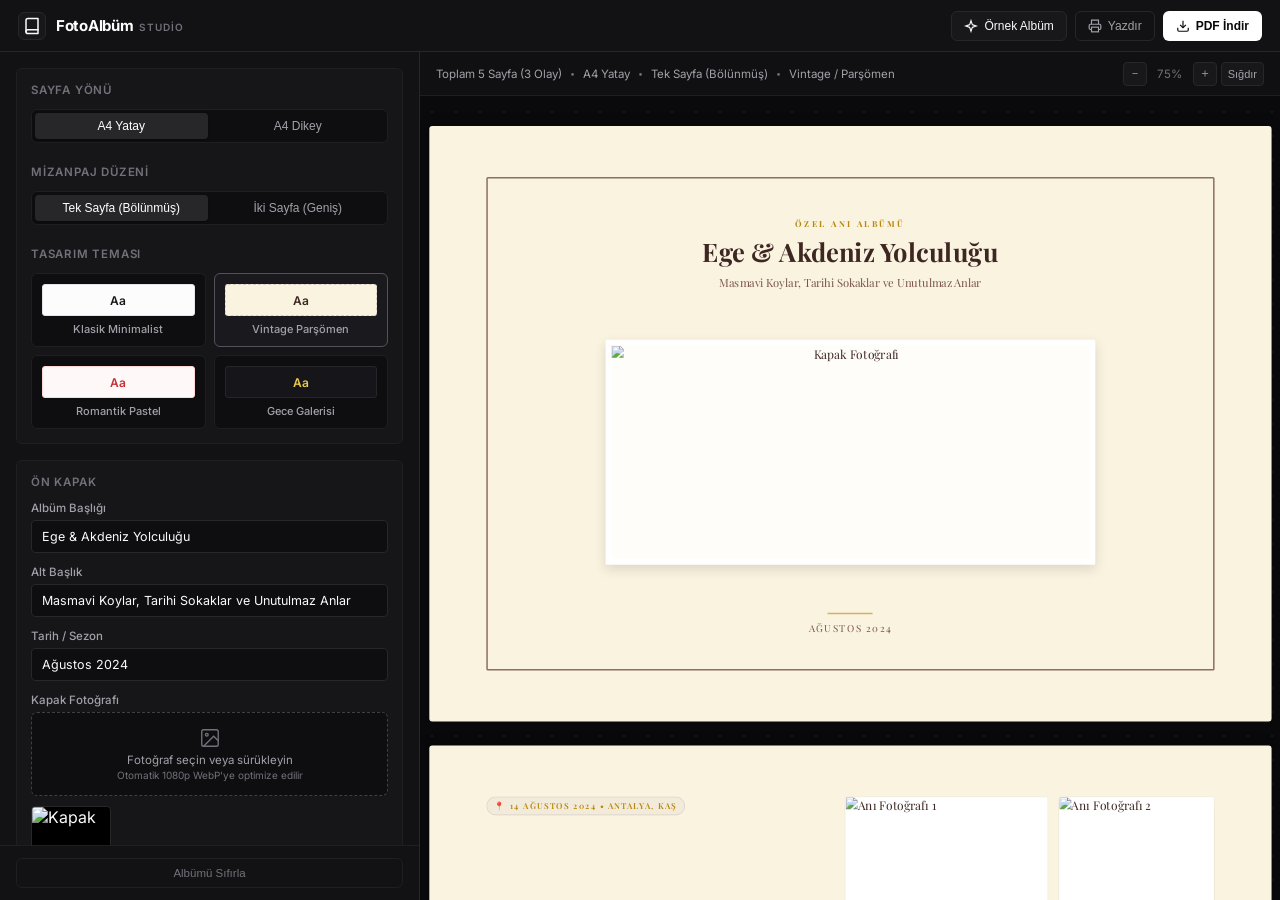
==== docs/index.html @ a08bb990 "refactor: Move site to docs/, add README, anonymize author, and elevate UI to studio-grade" ====
<!DOCTYPE html>
<html lang="tr">
<head>
  <meta charset="UTF-8">
  <meta name="viewport" content="width=device-width, initial-scale=1.0">
  <title>FotoAlbüm Studio - Özel Fotoğraf Albümü & PDF Oluşturucu</title>

  <!-- Google Fonts: Inter, Playfair Display, Cormorant Garamond, Montserrat -->
  <link rel="preconnect" href="https://fonts.googleapis.com">
  <link rel="preconnect" href="https://fonts.gstatic.com" crossorigin>
  <link href="https://fonts.googleapis.com/css2?family=Cormorant+Garamond:ital,wght@0,500;0,700;1,500;1,700&family=Inter:wght@400;500;600;700&family=Montserrat:wght@400;500;600&family=Playfair+Display:ital,wght@0,500;0,700;1,500&display=swap" rel="stylesheet">

  <!-- Stiller -->
  <link rel="stylesheet" href="css/themes.css">
  <link rel="stylesheet" href="css/album.css">
  <link rel="stylesheet" href="css/main.css">
  <link rel="stylesheet" href="css/print.css">

  <!-- PDF Oluşturucu Kütüphaneleri (html2canvas ve jsPDF) -->
  <script src="https://cdnjs.cloudflare.com/ajax/libs/html2canvas/1.4.1/html2canvas.min.js"></script>
  <script src="https://cdnjs.cloudflare.com/ajax/libs/jspdf/2.5.1/jspdf.umd.min.js"></script>
</head>
<body>

  <!-- Üst Başlık Çubuğu -->
  <header class="app-header">
    <div class="app-brand">
      <div class="brand-icon">
        <svg width="18" height="18" viewBox="0 0 24 24" fill="none" stroke="currentColor" stroke-width="2" stroke-linecap="round" stroke-linejoin="round">
          <path d="M4 19.5A2.5 2.5 0 0 1 6.5 17H20"></path>
          <path d="M6.5 2H20v20H6.5A2.5 2.5 0 0 1 4 19.5v-15A2.5 2.5 0 0 1 6.5 2z"></path>
        </svg>
      </div>
      <div class="brand-text">
        <span class="brand-name">FotoAlbüm</span>
        <span class="brand-badge">Studio</span>
      </div>
    </div>
    <div class="header-actions">
      <button id="btn-load-sample" class="btn btn-secondary" title="Sistemi hazır anılarla test edin">
        <svg width="14" height="14" viewBox="0 0 24 24" fill="none" stroke="currentColor" stroke-width="2"><path d="m12 3-1.9 5.8a2 2 0 0 1-1.3 1.3L3 12l5.8 1.9a2 2 0 0 1 1.3 1.3L12 21l1.9-5.8a2 2 0 0 1 1.3-1.3L21 12l-5.8-1.9a2 2 0 0 1-1.3-1.3Z"></path></svg>
        <span>Örnek Albüm</span>
      </button>
      <button id="btn-print" class="btn btn-outline" title="Tarayıcının yerel yazdırma penceresi ile 300 DPI kaydet">
        <svg width="14" height="14" viewBox="0 0 24 24" fill="none" stroke="currentColor" stroke-width="2"><polyline points="6 9 6 2 18 2 18 9"></polyline><path d="M6 18H4a2 2 0 0 1-2-2v-5a2 2 0 0 1 2-2h16a2 2 0 0 1 2 2v5a2 2 0 0 1-2 2h-2"></path><rect x="6" y="14" width="12" height="8"></rect></svg>
        <span>Yazdır</span>
      </button>
      <button id="btn-download-pdf" class="btn btn-primary" title="Tek tıkla hazır PDF dosyasını indir">
        <svg width="14" height="14" viewBox="0 0 24 24" fill="none" stroke="currentColor" stroke-width="2"><path d="M21 15v4a2 2 0 0 1-2 2H5a2 2 0 0 1-2-2v-4"></path><polyline points="7 10 12 15 17 10"></polyline><line x1="12" y1="15" x2="12" y2="3"></line></svg>
        <span>PDF İndir</span>
      </button>
    </div>
  </header>

  <!-- Ana Uygulama Düzeni (Sol: Editör, Sağ: Önizleme) -->
  <div class="app-layout">
    
    <!-- SOL PANEL: EDİTÖR -->
    <aside class="app-sidebar">
      <div class="sidebar-scroll">

        <!-- 1. Bölüm: Sayfa Yönü, Düzeni & Tema -->
        <section class="editor-section">
          <div class="section-header">
            <span class="section-title">Sayfa Yönü</span>
          </div>
          <div class="toggle-group">
            <button type="button" class="toggle-btn active" data-orientation="landscape">
              A4 Yatay
            </button>
            <button type="button" class="toggle-btn" data-orientation="portrait">
              A4 Dikey
            </button>
          </div>

          <div class="section-header" style="margin-top: 10px;">
            <span class="section-title">Mizanpaj Düzeni</span>
          </div>
          <div class="toggle-group">
            <button type="button" class="toggle-btn active" data-layout="split" title="Her olay tek sayfada: yarısı metin, yarısı kolaj">
              Tek Sayfa (Bölünmüş)
            </button>
            <button type="button" class="toggle-btn" data-layout="spread" title="Her olay 2 sayfa: sol sayfa metin, sağ sayfa kolaj">
              İki Sayfa (Geniş)
            </button>
          </div>

          <div class="section-header" style="margin-top: 10px;">
            <span class="section-title">Tasarım Teması</span>
          </div>
          <div class="theme-grid">
            <div class="theme-card" data-theme="minimalist">
              <div class="theme-preview-box preview-minimalist">Aa</div>
              <span class="theme-label">Klasik Minimalist</span>
            </div>
            <div class="theme-card active" data-theme="vintage">
              <div class="theme-preview-box preview-vintage">Aa</div>
              <span class="theme-label">Vintage Parşömen</span>
            </div>
            <div class="theme-card" data-theme="romantic">
              <div class="theme-preview-box preview-romantic">Aa</div>
              <span class="theme-label">Romantik Pastel</span>
            </div>
            <div class="theme-card" data-theme="dark">
              <div class="theme-preview-box preview-dark">Aa</div>
              <span class="theme-label">Gece Galerisi</span>
            </div>
          </div>
        </section>

        <!-- 2. Bölüm: Ön Kapak Bilgileri -->
        <section class="editor-section">
          <div class="section-header">
            <span class="section-title">Ön Kapak</span>
          </div>
          <div class="form-group">
            <label class="form-label">Albüm Başlığı</label>
            <input type="text" id="cover-title-input" class="form-input" placeholder="Örn: Ege & Akdeniz Yolculuğu" maxlength="80">
          </div>
          <div class="form-group">
            <label class="form-label">Alt Başlık</label>
            <input type="text" id="cover-subtitle-input" class="form-input" placeholder="Örn: Masmavi Koylar ve Unutulmaz Anlar" maxlength="120">
          </div>
          <div class="form-group">
            <label class="form-label">Tarih / Sezon</label>
            <input type="text" id="cover-date-input" class="form-input" placeholder="Örn: Ağustos 2024" maxlength="40">
          </div>
          <div class="form-group">
            <label class="form-label">Kapak Fotoğrafı</label>
            <div class="photo-uploader">
              <div class="upload-dropzone" id="cover-dropzone">
                <div class="dropzone-icon">
                  <svg width="22" height="22" viewBox="0 0 24 24" fill="none" stroke="currentColor" stroke-width="1.5"><rect x="3" y="3" width="18" height="18" rx="2" ry="2"></rect><circle cx="8.5" cy="8.5" r="1.5"></circle><polyline points="21 15 16 10 5 21"></polyline></svg>
                </div>
                <div class="dropzone-text">Fotoğraf seçin veya sürükleyin</div>
                <div class="dropzone-hint">Otomatik 1080p WebP'ye optimize edilir</div>
                <input type="file" id="cover-file-input" accept="image/*" style="display: none;">
              </div>
              <div id="cover-thumb-preview" class="uploaded-thumbnails" style="grid-template-columns: 80px;"></div>
            </div>
          </div>
        </section>

        <!-- 3. Bölüm: Olay (Anı) Ekle / Düzenle Formu -->
        <section class="editor-section">
          <div class="section-header">
            <span class="section-title" id="form-event-heading">Yeni Anı Ekle</span>
            <button type="button" id="btn-cancel-edit" class="btn-icon" style="display: none;" title="Düzenlemeyi İptal Et">✕</button>
          </div>
          
          <input type="hidden" id="editing-event-id" value="">

          <div class="form-group">
            <label class="form-label">Anı Başlığı</label>
            <input type="text" id="event-title-input" class="form-input" placeholder="Örn: Kaş & Kaputaş’ın Büyüsü" maxlength="70">
          </div>

          <div class="form-group">
            <label class="form-label">Tarih & Lokasyon</label>
            <input type="text" id="event-location-input" class="form-input" placeholder="Örn: 14 Ağustos 2024 • Kaş, Antalya" maxlength="60">
          </div>

          <div class="form-group">
            <div class="form-label">
              <span>Anı Metni</span>
              <span id="char-counter" class="char-counter">0 / 550</span>
            </div>
            <textarea id="event-paragraph-input" class="form-textarea" placeholder="Bu anının detaylarını anlatın..." maxlength="550"></textarea>
          </div>

          <div class="form-group">
            <div class="form-label">
              <span>Fotoğraflar</span>
              <span id="photo-count-badge" class="char-counter">Maks. 4 Fotoğraf</span>
            </div>
            <div class="photo-uploader">
              <div class="upload-dropzone" id="event-dropzone">
                <div class="dropzone-icon">
                  <svg width="22" height="22" viewBox="0 0 24 24" fill="none" stroke="currentColor" stroke-width="1.5"><rect x="3" y="3" width="18" height="18" rx="2" ry="2"></rect><circle cx="8.5" cy="8.5" r="1.5"></circle><polyline points="21 15 16 10 5 21"></polyline></svg>
                </div>
                <div class="dropzone-text">1 ila 4 fotoğraf seçin veya sürükleyin</div>
                <div class="dropzone-hint">Akıllı ızgarada otomatik kolajlanır</div>
                <input type="file" id="event-files-input" accept="image/*" multiple style="display: none;">
              </div>
              <div id="event-thumbs-preview" class="uploaded-thumbnails"></div>
            </div>
          </div>

          <button type="button" id="btn-save-event" class="btn btn-action btn-block">
            <span>Anıyı Albüme Ekle</span>
          </button>
        </section>

        <!-- 4. Bölüm: Eklenen Olaylar Listesi -->
        <section class="editor-section">
          <div class="section-header">
            <span class="section-title">Anı Listesi (<span id="event-count">0</span>)</span>
          </div>
          <div id="events-list-container" class="events-list">
            <!-- Dinamik Olay Kartları -->
          </div>
        </section>

        <!-- 5. Bölüm: Arka Kapak -->
        <section class="editor-section">
          <div class="section-header">
            <span class="section-title">Arka Kapak</span>
          </div>
          <div class="form-group">
            <label class="form-label">Kapanış Notu</label>
            <textarea id="back-quote-input" class="form-textarea" style="min-height: 60px;" placeholder="Örn: “Her yolculuk yeni bir başlangıçtır...”" maxlength="250"></textarea>
          </div>
          <div class="form-group">
            <label class="form-label">İmza / Yazar Bilgisi</label>
            <input type="text" id="back-author-input" class="form-input" placeholder="Örn: Bir Yol Hikayesi • 2024" maxlength="60">
          </div>
        </section>

      </div>

      <!-- Alt Araçlar & Sıfırlama -->
      <div class="sidebar-footer">
        <button id="btn-reset-album" class="btn btn-danger-outline btn-block">
          <span>Albümü Sıfırla</span>
        </button>
      </div>
    </aside>

    <!-- SAĞ PANEL: CANLI ÖNİZLEME (PREVIEW) -->
    <main class="preview-pane">
      <div class="preview-toolbar">
        <div class="preview-stats">
          <span id="preview-page-count">Sayfa: 0</span>
          <span class="stats-sep">•</span>
          <span id="preview-orientation-label">A4 Yatay</span>
          <span class="stats-sep">•</span>
          <span id="preview-layout-label">Tek Sayfa (Bölünmüş)</span>
          <span class="stats-sep">•</span>
          <span id="preview-theme-label">Vintage Parşömen</span>
        </div>
        <div class="zoom-controls">
          <button id="btn-zoom-out" class="zoom-btn" title="Uzaklaştır">－</button>
          <span id="zoom-text" class="zoom-level">75%</span>
          <button id="btn-zoom-in" class="zoom-btn" title="Yakınlaştır">＋</button>
          <button id="btn-zoom-fit" class="zoom-btn btn-fit" title="Ekrana Sığdır">Sığdır</button>
        </div>
      </div>

      <!-- Sayfaların Gerçek Boyutlu Görüntülendiği Çalışma Alanı -->
      <div class="album-viewport" id="album-viewport">
        <div class="album-container orientation-landscape theme-vintage" id="album-container">
          <!-- Dinamik Olarak JS ile Doldurulacak Sayfalar -->
        </div>
      </div>
    </main>

  </div>

  <!-- Durum Toast Bildirimi -->
  <div id="toast-notification" class="toast-notification"></div>

  <!-- Dinamik Yazdırma Sayfa Yönü Stili -->
  <style id="dynamic-print-style">
    @page { size: A4 landscape; margin: 0; }
  </style>

  <!-- Uygulama Betikleri -->
  <script src="js/image-processor.js"></script>
  <script src="js/collage.js"></script>
  <script src="js/sample-data.js"></script>
  <script src="js/pdf-export.js"></script>
  <script src="js/app.js"></script>
</body>
</html>
---- docs/css/themes.css ----
/**
 * themes.css
 * 4 Hazır Tema için CSS Değişkenleri ve Özel Efektler
 */

/* ==========================================================================
   1. KLASİK MİNİMALİST (Modern, Sade, Ferah)
   ========================================================================== */
.theme-minimalist {
  --bg-page: #FCFCFC;
  --text-main: #18181B;
  --text-muted: #71717A;
  --font-title: 'Inter', -apple-system, BlinkMacSystemFont, sans-serif;
  --font-body: 'Inter', -apple-system, BlinkMacSystemFont, sans-serif;
  --accent-color: #2563EB;
  --border-color: #E4E4E7;
  --page-border: 1px solid #F4F4F5;
  --photo-bg: #FFFFFF;
  --photo-border: 1px solid #E4E4E7;
  --photo-radius: 4px;
  --photo-shadow: 0 4px 12px rgba(0, 0, 0, 0.05);
  --cover-border: none;
  --num-prefix: '— ';
  --num-suffix: ' —';
}

/* ==========================================================================
   2. VİNTAGE & NOSTALJİ (Sıcak Parşömen, Daktilo/Serif, Polaroid Çerçeve)
   ========================================================================== */
.theme-vintage {
  --bg-page: #FAF3E0;
  --text-main: #3E2723;
  --text-muted: #795548;
  --font-title: 'Playfair Display', Georgia, serif;
  --font-body: 'Playfair Display', Georgia, serif;
  --accent-color: #B8860B;
  --border-color: #D7CCC8;
  --page-border: 1px dashed #D7CCC8;
  --photo-bg: #FFFDF9;
  --photo-border: 8px solid #FFFFFF;
  --photo-radius: 2px;
  --photo-shadow: 0 6px 16px rgba(62, 39, 35, 0.15);
  --cover-border: 2px solid #8D6E63;
  --num-prefix: '• ';
  --num-suffix: ' •';
}

/* Polaroid etkisi */
.theme-vintage .photo-cell .photo-frame {
  padding-bottom: 24px;
  background: #FFFFFF;
  box-shadow: 0 8px 18px rgba(60, 40, 30, 0.14);
  border: 1px solid rgba(0,0,0,0.06);
}

/* ==========================================================================
   3. ROMANTİK & MASALSI (Pastel Gül Kurusu, Zarif İtalik, Kavisli Hatlar)
   ========================================================================== */
.theme-romantic {
  --bg-page: #FFF8F8;
  --text-main: #3F2327;
  --text-muted: #8E6E73;
  --font-title: 'Cormorant Garamond', Georgia, serif;
  --font-body: 'Montserrat', sans-serif;
  --accent-color: #C53030;
  --border-color: #FED7D7;
  --page-border: 1px solid #FFE4E6;
  --photo-bg: #FFFFFF;
  --photo-border: none;
  --photo-radius: 12px;
  --photo-shadow: 0 8px 24px rgba(197, 48, 48, 0.08);
  --cover-border: 1px solid #FBB6CE;
  --num-prefix: '♡ ';
  --num-suffix: ' ♡';
}

.theme-romantic .story-title {
  font-style: italic;
  letter-spacing: 0.5px;
}

/* ==========================================================================
   4. GECE GALERİSİ / DARK ELEGANCE (Mat Siyah, Müze Paspartusu, Altın Yaldız)
   ========================================================================== */
.theme-dark {
  --bg-page: #16161A;
  --text-main: #FFFFFE;
  --text-muted: #94A1B2;
  --font-title: 'Playfair Display', serif;
  --font-body: 'Inter', sans-serif;
  --accent-color: #ECC94B;
  --border-color: #242629;
  --page-border: 1px solid #242629;
  --photo-bg: #010101;
  --photo-border: 6px solid #242629;
  --photo-radius: 2px;
  --photo-shadow: 0 10px 30px rgba(0, 0, 0, 0.7);
  --cover-border: 1px solid #ECC94B;
  --num-prefix: '— ';
  --num-suffix: ' —';
}

.theme-dark .photo-cell .photo-frame {
  border: 1px solid rgba(236, 201, 75, 0.3);
}
---- docs/css/album.css ----
/**
 * album.css
 * A4 Sayfa Boyutları, Kapak, Hikaye, Akıllı Kolaj ve Arka Kapak Mimarisi
 */

/* ==========================================================================
   ALBÜM VE SAYFA TEMELLERİ (A4 BOYUTLANDIRMA)
   ========================================================================== */
.album-viewport {
  width: 100%;
  display: flex;
  flex-direction: column;
  align-items: center;
  gap: 32px;
  padding: 30px 16px 80px 16px;
  overflow-y: auto;
}

.album-container {
  display: flex;
  flex-direction: column;
  align-items: center;
  gap: 32px;
  transition: all 0.3s ease;
}

/* A4 Standart Ölçüleri:
   Yatay (Landscape): 297mm genişlik x 210mm yükseklik
   Dikey (Portrait): 210mm genişlik x 297mm yükseklik
*/
.album-page {
  box-sizing: border-box;
  position: relative;
  background-color: var(--bg-page, #ffffff);
  color: var(--text-main, #18181b);
  font-family: var(--font-body, sans-serif);
  box-shadow: 0 12px 35px rgba(0, 0, 0, 0.12), 0 2px 6px rgba(0, 0, 0, 0.06);
  border-radius: 4px;
  overflow: hidden;
  display: flex;
  flex-direction: column;
}

/* YATAY (LANDSCAPE) */
.album-container.orientation-landscape .album-page {
  width: 297mm;
  height: 210mm;
  padding: 18mm 20mm;
}

/* DİKEY (PORTRAIT) */
.album-container.orientation-portrait .album-page {
  width: 210mm;
  height: 297mm;
  padding: 22mm 18mm;
}

/* ==========================================================================
   1. ÖN KAPAK (COVER PAGE)
   ========================================================================== */
.page-cover {
  justify-content: center;
  align-items: center;
  text-align: center;
}

.cover-inner {
  width: 100%;
  height: 100%;
  border: var(--cover-border, 1px solid rgba(0,0,0,0.1));
  box-sizing: border-box;
  display: flex;
  flex-direction: column;
  justify-content: space-between;
  align-items: center;
  padding: 10mm 8mm;
  border-radius: 2px;
}

.cover-header {
  margin-top: 4mm;
}

.cover-tag {
  font-size: 11px;
  letter-spacing: 3px;
  text-transform: uppercase;
  color: var(--accent-color, #2563eb);
  font-weight: 700;
  margin-bottom: 8px;
}

.cover-title {
  font-family: var(--font-title, serif);
  font-size: 34px;
  font-weight: 700;
  line-height: 1.25;
  margin: 0 0 10px 0;
  color: var(--text-main);
  max-width: 800px;
}

.cover-subtitle {
  font-size: 15px;
  color: var(--text-muted);
  max-width: 600px;
  margin: 0 auto;
  line-height: 1.5;
}

.cover-photo-wrapper {
  flex: 1;
  width: 100%;
  max-height: 52%;
  margin: 12px 0;
  display: flex;
  justify-content: center;
  align-items: center;
}

.cover-photo-frame {
  width: 72%;
  height: 100%;
  border-radius: var(--photo-radius, 4px);
  overflow: hidden;
  box-shadow: var(--photo-shadow);
  border: var(--photo-border);
  background: var(--photo-bg);
}

.cover-photo-frame img {
  width: 100%;
  height: 100%;
  object-fit: cover;
  display: block;
}

.cover-footer {
  margin-bottom: 2mm;
}

.cover-divider {
  width: 60px;
  height: 2px;
  background: var(--accent-color, #2563eb);
  margin: 0 auto 10px auto;
  opacity: 0.6;
}

.cover-date {
  font-size: 13px;
  letter-spacing: 2px;
  text-transform: uppercase;
  color: var(--text-muted);
}

/* ==========================================================================
   2. HİKAYE SAYFASI (STORY PAGE - SOL SAYFA)
   ========================================================================== */
.page-story {
  justify-content: space-between;
}

.story-header {
  display: flex;
  align-items: center;
  gap: 12px;
}

.story-badge {
  display: inline-flex;
  align-items: center;
  gap: 6px;
  font-size: 11px;
  font-weight: 600;
  letter-spacing: 1.5px;
  text-transform: uppercase;
  color: var(--accent-color);
  padding: 4px 10px;
  background: rgba(0, 0, 0, 0.03);
  border-radius: 20px;
  border: 1px solid var(--border-color);
}

.story-body {
  flex: 1;
  display: flex;
  flex-direction: column;
  justify-content: center;
  max-width: 90%;
  margin: 0 auto;
}

.story-title {
  font-family: var(--font-title, serif);
  font-size: 30px;
  font-weight: 700;
  color: var(--text-main);
  line-height: 1.3;
  margin: 0 0 16px 0;
}

.story-divider {
  width: 45px;
  height: 3px;
  background: var(--accent-color);
  margin: 0 0 24px 0;
  border-radius: 2px;
}

.story-text {
  font-size: 15px;
  line-height: 1.85;
  color: var(--text-main);
  margin: 0;
  text-align: left;
  word-break: normal;
}

/* Sayfa Alt Bilgisi & Numaralandırma */
.page-footer {
  display: flex;
  justify-content: space-between;
  align-items: center;
  font-size: 11px;
  letter-spacing: 1px;
  color: var(--text-muted);
  border-top: 1px solid var(--border-color);
  padding-top: 8px;
}

.page-watermark {
  text-transform: uppercase;
  font-size: 10px;
  letter-spacing: 1.5px;
  opacity: 0.8;
}

.page-number {
  font-family: var(--font-title, serif);
  font-weight: 600;
}

.page-number::before {
  content: var(--num-prefix, '— ');
}

.page-number::after {
  content: var(--num-suffix, ' —');
}

/* ==========================================================================
   3. AKILLI KOLAJ SAYFASI (COLLAGE PAGE - SAĞ SAYFA)
   ========================================================================== */
.page-collage {
  justify-content: space-between;
}

.collage-wrapper {
  flex: 1;
  width: 100%;
  height: calc(100% - 24px);
  margin-bottom: 8px;
  display: flex;
}

.collage-container {
  width: 100%;
  height: 100%;
  display: grid;
  gap: 14px;
}

/* Fotoğraf Kutusu */
.photo-cell {
  position: relative;
  width: 100%;
  height: 100%;
  min-height: 0;
  overflow: hidden;
  border-radius: var(--photo-radius, 4px);
}

.photo-frame {
  width: 100%;
  height: 100%;
  background: var(--photo-bg, #fff);
  box-shadow: var(--photo-shadow);
  border: var(--photo-border);
  box-sizing: border-box;
  overflow: hidden;
  border-radius: var(--photo-radius, 4px);
}

.photo-frame img {
  width: 100%;
  height: 100%;
  object-fit: cover;
  display: block;
}

/* 1 FOTOĞRAF DÜZENİ */
.collage-count-1 {
  grid-template-columns: 1fr;
  grid-template-rows: 1fr;
  padding: 4mm;
}

/* 2 FOTOĞRAF DÜZENİ */
/* Yatayda yan yana 2 eşit sütun */
.orientation-landscape .collage-count-2 {
  grid-template-columns: 1fr 1fr;
  grid-template-rows: 1fr;
}
/* Dikeyde alt alta 2 eşit satır */
.orientation-portrait .collage-count-2 {
  grid-template-columns: 1fr;
  grid-template-rows: 1fr 1fr;
}

/* 3 FOTOĞRAF DÜZENİ */
/* Yatayda: Sol büyük tek (60%), Sağda üst-alt 2 (40%) */
.orientation-landscape .collage-count-3 {
  grid-template-columns: 1.3fr 1fr;
  grid-template-rows: 1fr 1fr;
}
.orientation-landscape .collage-count-3 .cell-1 {
  grid-row: span 2;
}

/* Dikeyde: Üstte büyük tek (60%), Altta yan yana 2 (40%) */
.orientation-portrait .collage-count-3 {
  grid-template-columns: 1fr 1fr;
  grid-template-rows: 1.3fr 1fr;
}
.orientation-portrait .collage-count-3 .cell-1 {
  grid-column: span 2;
}

/* 4 FOTOĞRAF DÜZENİ (2x2 Dengeli Izgara) */
.collage-count-4 {
  grid-template-columns: 1fr 1fr;
  grid-template-rows: 1fr 1fr;
}

/* Boş Kolaj Uyarısı */
.empty-collage {
  width: 100%;
  height: 100%;
  display: flex;
  flex-direction: column;
  justify-content: center;
  align-items: center;
  border: 2px dashed var(--border-color);
  border-radius: 8px;
  color: var(--text-muted);
}

.empty-icon {
  font-size: 38px;
  margin-bottom: 8px;
  opacity: 0.5;
}

/* ==========================================================================
   4. ARKA KAPAK (BACK COVER)
   ========================================================================== */
.page-back-cover {
  justify-content: center;
  align-items: center;
  text-align: center;
}

.back-cover-inner {
  width: 100%;
  height: 100%;
  border: var(--cover-border, 1px solid rgba(0,0,0,0.1));
  box-sizing: border-box;
  display: flex;
  flex-direction: column;
  justify-content: center;
  align-items: center;
  padding: 20mm;
}

.back-cover-icon {
  font-size: 28px;
  color: var(--accent-color);
  margin-bottom: 24px;
}

.back-cover-quote {
  font-family: var(--font-title, serif);
  font-size: 20px;
  font-style: italic;
  line-height: 1.6;
  max-width: 580px;
  color: var(--text-main);
  margin-bottom: 28px;
}

.back-cover-author {
  font-size: 13px;
  letter-spacing: 2px;
  text-transform: uppercase;
  color: var(--text-muted);
}

/* ==========================================================================
   5. BÖLÜNMÜŞ SAYFA DÜZENİ (TEK SAYFA: METİN + KOLAJ)
   ========================================================================== */
.page-event-split {
  justify-content: space-between;
}

.page-event-split .split-body {
  flex: 1;
  width: 100%;
  height: calc(100% - 24px);
  min-height: 0;
  margin-bottom: 8px;
}

/* YATAY (LANDSCAPE): Yan Yana (Sol Metin, Sağ Kolaj) */
.orientation-landscape .page-event-split .split-body {
  display: grid;
  grid-template-columns: 1fr 1.08fr;
  gap: 22px;
  align-items: stretch;
}

.orientation-landscape .page-event-split .split-text-column {
  display: flex;
  flex-direction: column;
  justify-content: center;
  padding-right: 8px;
  overflow: hidden;
}

.orientation-landscape .page-event-split .split-collage-column {
  height: 100%;
  min-height: 0;
  display: flex;
  overflow: hidden;
}

/* DİKEY (PORTRAIT): Üst / Alt (Üst Metin, Alt Kolaj) */
.orientation-portrait .page-event-split .split-body {
  display: flex;
  flex-direction: column;
  gap: 16px;
}

.orientation-portrait .page-event-split .split-text-column {
  max-height: 38%;
  display: flex;
  flex-direction: column;
  justify-content: center;
  overflow: hidden;
}

.orientation-portrait .page-event-split .split-collage-column {
  flex: 1;
  min-height: 0;
  display: flex;
  overflow: hidden;
}

/* Bölünmüş Sayfa Tipografi Ayarları */
.page-event-split .story-body {
  max-width: 100%;
}

.page-event-split .story-title {
  font-size: 22px;
  margin: 0 0 8px 0;
  line-height: 1.25;
}

.page-event-split .story-divider {
  width: 34px;
  height: 2px;
  margin: 0 0 12px 0;
}

.page-event-split .story-text {
  font-size: 13.5px;
  line-height: 1.7;
  text-align: left;
}

.page-event-split .collage-wrapper {
  margin-bottom: 0;
  height: 100%;
}
---- docs/css/main.css ----
/**
 * main.css
 * FotoAlbüm Studio - Rafine, Minimalist & Stüdyo Sınıfı Editör Arayüzü
 */

:root {
  --ui-bg: #09090B;
  --ui-surface: #121214;
  --ui-surface-card: #161619;
  --ui-surface-hover: #1E1E22;
  --ui-border: #27272A;
  --ui-border-subtle: #1F1F23;
  --ui-text-primary: #FAFAFA;
  --ui-text-secondary: #A1A1AA;
  --ui-text-muted: #71717A;
  --ui-accent: #3B82F6;
  --ui-accent-hover: #2563EB;
  --ui-danger: #F43F5E;
  --ui-warning: #F59E0B;
  --ui-radius: 6px;
  --sidebar-width: 420px;
}

* {
  box-sizing: border-box;
  margin: 0;
  padding: 0;
}

body {
  font-family: 'Inter', -apple-system, BlinkMacSystemFont, 'Segoe UI', Roboto, sans-serif;
  background-color: var(--ui-bg);
  color: var(--ui-text-primary);
  height: 100vh;
  overflow: hidden;
  display: flex;
  flex-direction: column;
  -webkit-font-smoothing: antialiased;
}

/* ==========================================================================
   ÜST BAŞLIK ÇUBUĞU (STUDIO HEADER)
   ========================================================================== */
.app-header {
  height: 52px;
  background: var(--ui-surface);
  border-bottom: 1px solid var(--ui-border);
  display: flex;
  align-items: center;
  justify-content: space-between;
  padding: 0 18px;
  z-index: 10;
  flex-shrink: 0;
}

.app-brand {
  display: flex;
  align-items: center;
  gap: 10px;
}

.brand-icon {
  width: 28px;
  height: 28px;
  background: #18181B;
  border: 1px solid var(--ui-border);
  border-radius: var(--ui-radius);
  display: flex;
  align-items: center;
  justify-content: center;
  color: var(--ui-text-primary);
}

.brand-text {
  display: flex;
  align-items: baseline;
  gap: 6px;
}

.brand-name {
  font-size: 15px;
  font-weight: 700;
  letter-spacing: -0.3px;
  color: #FFFFFF;
}

.brand-badge {
  font-size: 10px;
  font-weight: 600;
  text-transform: uppercase;
  letter-spacing: 1px;
  color: var(--ui-text-muted);
}

.header-actions {
  display: flex;
  align-items: center;
  gap: 8px;
}

/* ==========================================================================
   UYGULAMA MİZANPAJI
   ========================================================================== */
.app-layout {
  display: flex;
  flex: 1;
  height: calc(100vh - 52px);
  overflow: hidden;
}

/* ==========================================================================
   SOL PANEL: EDİTÖR (SIDEBAR)
   ========================================================================== */
.app-sidebar {
  width: var(--sidebar-width);
  background: var(--ui-surface);
  border-right: 1px solid var(--ui-border);
  display: flex;
  flex-direction: column;
  flex-shrink: 0;
  height: 100%;
}

.sidebar-scroll {
  flex: 1;
  overflow-y: auto;
  padding: 16px;
  display: flex;
  flex-direction: column;
  gap: 16px;
}

.sidebar-footer {
  padding: 12px 16px;
  background: var(--ui-surface);
  border-top: 1px solid var(--ui-border-subtle);
  display: flex;
  flex-direction: column;
}

/* ==========================================================================
   BÖLÜMLER & KARTLAR
   ========================================================================== */
.editor-section {
  background: var(--ui-surface-card);
  border: 1px solid var(--ui-border-subtle);
  border-radius: var(--ui-radius);
  padding: 14px;
  display: flex;
  flex-direction: column;
  gap: 12px;
}

.section-header {
  display: flex;
  align-items: center;
  justify-content: space-between;
}

.section-title {
  font-size: 11.5px;
  font-weight: 600;
  text-transform: uppercase;
  letter-spacing: 0.8px;
  color: var(--ui-text-muted);
}

/* ==========================================================================
   SEGMENTED KONTROLLER (SEGMENTED PILLS)
   ========================================================================== */
.toggle-group {
  display: grid;
  grid-template-columns: 1fr 1fr;
  gap: 4px;
  background: #0E0E10;
  padding: 3px;
  border-radius: var(--ui-radius);
  border: 1px solid var(--ui-border-subtle);
}

.toggle-btn {
  padding: 6px 10px;
  font-size: 12px;
  font-weight: 500;
  background: transparent;
  color: var(--ui-text-secondary);
  border: none;
  border-radius: 4px;
  cursor: pointer;
  transition: all 0.15s ease;
  display: flex;
  align-items: center;
  justify-content: center;
}

.toggle-btn:hover {
  color: var(--ui-text-primary);
}

.toggle-btn.active {
  background: #27272A;
  color: #FFFFFF;
  box-shadow: 0 1px 3px rgba(0, 0, 0, 0.4);
}

/* Tema Izgarası */
.theme-grid {
  display: grid;
  grid-template-columns: 1fr 1fr;
  gap: 8px;
}

.theme-card {
  padding: 10px;
  background: #0E0E10;
  border: 1px solid var(--ui-border-subtle);
  border-radius: var(--ui-radius);
  cursor: pointer;
  transition: all 0.15s ease;
  display: flex;
  flex-direction: column;
  gap: 6px;
}

.theme-card:hover {
  border-color: #3F3F46;
  background: #141417;
}

.theme-card.active {
  border-color: #52525B;
  background: #1A1A1E;
}

.theme-preview-box {
  height: 32px;
  border-radius: 3px;
  display: flex;
  align-items: center;
  justify-content: center;
  font-weight: 600;
  font-size: 12px;
}

.preview-minimalist { background: #FCFCFC; color: #18181B; border: 1px solid #E4E4E7; }
.preview-vintage { background: #FAF3E0; color: #3E2723; border: 1px dashed #D7CCC8; }
.preview-romantic { background: #FFF8F8; color: #C53030; border: 1px solid #FED7D7; }
.preview-dark { background: #16161A; color: #ECC94B; border: 1px solid #242629; }

.theme-label {
  font-size: 11px;
  font-weight: 500;
  color: var(--ui-text-secondary);
  text-align: center;
}

/* ==========================================================================
   FORM ELEMANLARI
   ========================================================================== */
.form-group {
  display: flex;
  flex-direction: column;
  gap: 5px;
}

.form-label {
  font-size: 11.5px;
  font-weight: 500;
  color: var(--ui-text-secondary);
  display: flex;
  justify-content: space-between;
  align-items: center;
}

.char-counter {
  font-size: 10.5px;
  font-weight: 500;
  color: var(--ui-text-muted);
}

.char-counter.warning { color: var(--ui-warning); }
.char-counter.danger { color: var(--ui-danger); }

.form-input,
.form-textarea {
  width: 100%;
  padding: 8px 10px;
  background: #0E0E10;
  border: 1px solid var(--ui-border);
  border-radius: 4px;
  color: var(--ui-text-primary);
  font-size: 12.5px;
  font-family: inherit;
  transition: border-color 0.15s, box-shadow 0.15s;
}

.form-input:focus,
.form-textarea:focus {
  outline: none;
  border-color: #52525B;
  box-shadow: 0 0 0 2px rgba(255, 255, 255, 0.05);
}

.form-textarea {
  resize: vertical;
  min-height: 75px;
  line-height: 1.5;
}

/* ==========================================================================
   FOTOĞRAF YÜKLEME ALANI
   ========================================================================== */
.photo-uploader {
  display: flex;
  flex-direction: column;
  gap: 6px;
}

.upload-dropzone {
  border: 1px dashed #3F3F46;
  border-radius: var(--ui-radius);
  padding: 14px;
  text-align: center;
  cursor: pointer;
  background: #0E0E10;
  transition: all 0.15s ease;
}

.upload-dropzone:hover,
.upload-dropzone.dragover {
  border-color: var(--ui-text-secondary);
  background: #151518;
}

.dropzone-icon {
  color: var(--ui-text-muted);
  margin-bottom: 4px;
  display: flex;
  justify-content: center;
}

.dropzone-text {
  font-size: 11.5px;
  color: var(--ui-text-secondary);
}

.dropzone-hint {
  font-size: 10px;
  color: var(--ui-text-muted);
  margin-top: 2px;
}

.uploaded-thumbnails {
  display: grid;
  grid-template-columns: repeat(4, 1fr);
  gap: 6px;
  margin-top: 4px;
}

.thumb-item {
  position: relative;
  aspect-ratio: 1;
  border-radius: 4px;
  overflow: hidden;
  border: 1px solid var(--ui-border);
  background: #000;
}

.thumb-item img {
  width: 100%;
  height: 100%;
  object-fit: cover;
}

/* Zarif hover silme butonu */
.thumb-remove {
  position: absolute;
  top: 4px;
  right: 4px;
  width: 20px;
  height: 20px;
  border-radius: 50%;
  background: rgba(18, 18, 20, 0.85);
  backdrop-filter: blur(4px);
  color: #FFFFFF;
  border: 1px solid rgba(255, 255, 255, 0.2);
  cursor: pointer;
  display: flex;
  align-items: center;
  justify-content: center;
  font-size: 11px;
  opacity: 0;
  transition: opacity 0.15s ease;
}

.thumb-item:hover .thumb-remove {
  opacity: 1;
}

.thumb-remove:hover {
  background: var(--ui-danger);
  border-color: var(--ui-danger);
}

/* ==========================================================================
   OLAY LİSTESİ VE KARTLARI
   ========================================================================== */
.events-list {
  display: flex;
  flex-direction: column;
  gap: 6px;
}

.event-card {
  background: #0E0E10;
  border: 1px solid var(--ui-border-subtle);
  border-radius: 4px;
  padding: 8px 10px;
  display: flex;
  align-items: center;
  justify-content: space-between;
  transition: all 0.15s ease;
}

.event-card:hover {
  border-color: #3F3F46;
}

.event-card.active {
  border-color: #52525B;
  background: #18181C;
}

.event-info {
  display: flex;
  flex-direction: column;
  gap: 2px;
  overflow: hidden;
}

.event-card-title {
  font-size: 12px;
  font-weight: 500;
  color: var(--ui-text-primary);
  white-space: nowrap;
  overflow: hidden;
  text-overflow: ellipsis;
  max-width: 220px;
}

.event-card-meta {
  font-size: 10.5px;
  color: var(--ui-text-muted);
}

.event-actions {
  display: flex;
  align-items: center;
  gap: 4px;
}

.btn-icon {
  width: 26px;
  height: 26px;
  border-radius: 4px;
  background: transparent;
  border: 1px solid transparent;
  color: var(--ui-text-secondary);
  cursor: pointer;
  display: flex;
  align-items: center;
  justify-content: center;
  transition: all 0.15s;
}

.btn-icon:hover {
  background: #1E1E22;
  border-color: var(--ui-border);
  color: #FFFFFF;
}

.btn-icon.danger:hover {
  background: rgba(244, 63, 94, 0.15);
  border-color: rgba(244, 63, 94, 0.3);
  color: var(--ui-danger);
}

/* ==========================================================================
   BUTONLAR
   ========================================================================== */
.btn {
  padding: 7px 12px;
  font-size: 12px;
  font-weight: 500;
  border-radius: var(--ui-radius);
  border: 1px solid transparent;
  cursor: pointer;
  display: inline-flex;
  align-items: center;
  justify-content: center;
  gap: 6px;
  transition: all 0.15s ease;
}

.btn-primary {
  background: #FFFFFF;
  color: #09090B;
  font-weight: 600;
}

.btn-primary:hover {
  background: #E4E4E7;
}

.btn-action {
  background: #27272A;
  color: #FAFAFA;
  border-color: #3F3F46;
}

.btn-action:hover {
  background: #3F3F46;
  color: #FFFFFF;
}

.btn-secondary {
  background: #18181B;
  color: var(--ui-text-primary);
  border-color: var(--ui-border);
}

.btn-secondary:hover {
  background: #27272A;
}

.btn-outline {
  background: transparent;
  color: var(--ui-text-secondary);
  border-color: var(--ui-border);
}

.btn-outline:hover {
  background: #18181B;
  color: #FFFFFF;
}

.btn-danger-outline {
  background: transparent;
  color: var(--ui-text-muted);
  border: 1px solid var(--ui-border-subtle);
  padding: 8px;
  font-size: 11.5px;
  border-radius: var(--ui-radius);
  cursor: pointer;
  transition: all 0.15s;
}

.btn-danger-outline:hover {
  color: var(--ui-danger);
  border-color: rgba(244, 63, 94, 0.3);
  background: rgba(244, 63, 94, 0.05);
}

.btn-block {
  width: 100%;
}

/* ==========================================================================
   SAĞ PANEL: ÇALIŞMA MASASI ÖNİZLEME (STUDIO CANVAS)
   ========================================================================== */
.preview-pane {
  flex: 1;
  display: flex;
  flex-direction: column;
  background-color: #0A0A0C;
  background-image: radial-gradient(rgba(255, 255, 255, 0.06) 1px, transparent 1px);
  background-size: 24px 24px;
  overflow: hidden;
  position: relative;
}

.preview-toolbar {
  height: 44px;
  background: rgba(18, 18, 20, 0.85);
  backdrop-filter: blur(8px);
  border-bottom: 1px solid var(--ui-border-subtle);
  display: flex;
  align-items: center;
  justify-content: space-between;
  padding: 0 16px;
  flex-shrink: 0;
  z-index: 5;
}

.preview-stats {
  font-size: 11.5px;
  color: var(--ui-text-secondary);
  display: flex;
  align-items: center;
  gap: 8px;
}

.stats-sep {
  color: var(--ui-text-muted);
  font-size: 9px;
}

.zoom-controls {
  display: flex;
  align-items: center;
  gap: 4px;
}

.zoom-btn {
  width: 24px;
  height: 24px;
  background: #18181B;
  border: 1px solid var(--ui-border);
  color: var(--ui-text-secondary);
  border-radius: 4px;
  cursor: pointer;
  display: flex;
  align-items: center;
  justify-content: center;
  font-size: 12px;
  transition: all 0.15s;
}

.zoom-btn:hover {
  color: #FFFFFF;
  background: #27272A;
}

.zoom-btn.btn-fit {
  width: auto;
  padding: 0 6px;
  font-size: 11px;
}

.zoom-level {
  font-size: 11.5px;
  min-width: 38px;
  text-align: center;
  color: var(--ui-text-muted);
}

/* Durum Bildirimi */
.toast-notification {
  position: fixed;
  bottom: 20px;
  right: 20px;
  background: #18181B;
  color: #FFFFFF;
  padding: 10px 16px;
  border-radius: 6px;
  border: 1px solid #3F3F46;
  border-left: 3px solid #FFFFFF;
  box-shadow: 0 8px 24px rgba(0, 0, 0, 0.6);
  font-size: 12px;
  font-weight: 500;
  display: none;
  z-index: 100;
  animation: slideUp 0.25s ease;
}

@keyframes slideUp {
  from { transform: translateY(100%); opacity: 0; }
  to { transform: translateY(0); opacity: 1; }
}

/* Duyarlılık */
@media (max-width: 1024px) {
  body {
    overflow: auto;
    height: auto;
  }
  .app-layout {
    flex-direction: column;
    height: auto;
  }
  .app-sidebar {
    width: 100%;
    height: auto;
  }
  .preview-pane {
    height: 100vh;
  }
}
---- docs/css/print.css ----
/**
 * print.css
 * @media print Kuralları - PDF ve Yazdırma İçin Kusursuz A4 Kesimleri
 */

@media print {
  /* Arayüz elemanlarını (Editör, Butonlar, Araç Çubukları) gizle */
  .app-sidebar,
  .app-header,
  .preview-toolbar,
  .toast-notification,
  .modal-backdrop,
  .btn,
  .zoom-controls {
    display: none !important;
  }

  /* Sayfa genelini sıfırla */
  html, body {
    margin: 0 !important;
    padding: 0 !important;
    background: #ffffff !important;
    width: 100% !important;
    height: 100% !important;
    -webkit-print-color-adjust: exact !important;
    print-color-adjust: exact !important;
    color-adjust: exact !important;
  }

  .app-layout {
    display: block !important;
    height: auto !important;
    overflow: visible !important;
  }

  .preview-pane {
    width: 100% !important;
    height: auto !important;
    overflow: visible !important;
    padding: 0 !important;
    background: transparent !important;
  }

  .album-viewport {
    padding: 0 !important;
    margin: 0 !important;
    overflow: visible !important;
    width: 100% !important;
    height: auto !important;
    transform: none !important;
  }

  .album-container {
    gap: 0 !important;
    margin: 0 !important;
    padding: 0 !important;
    width: 100% !important;
  }

  /* Her A4 albüm sayfasının kesin sınırları */
  .album-page {
    margin: 0 !important;
    box-shadow: none !important;
    border-radius: 0 !important;
    page-break-inside: avoid !important;
    break-inside: avoid !important;
    page-break-after: always !important;
    break-after: page !important;
    -webkit-print-color-adjust: exact !important;
    print-color-adjust: exact !important;
    overflow: hidden !important;
  }

  /* YATAY BASKI */
  .album-container.orientation-landscape .album-page {
    width: 297mm !important;
    height: 210mm !important;
    max-height: 210mm !important;
  }

  /* DİKEY BASKI */
  .album-container.orientation-portrait .album-page {
    width: 210mm !important;
    height: 297mm !important;
    max-height: 297mm !important;
  }
}
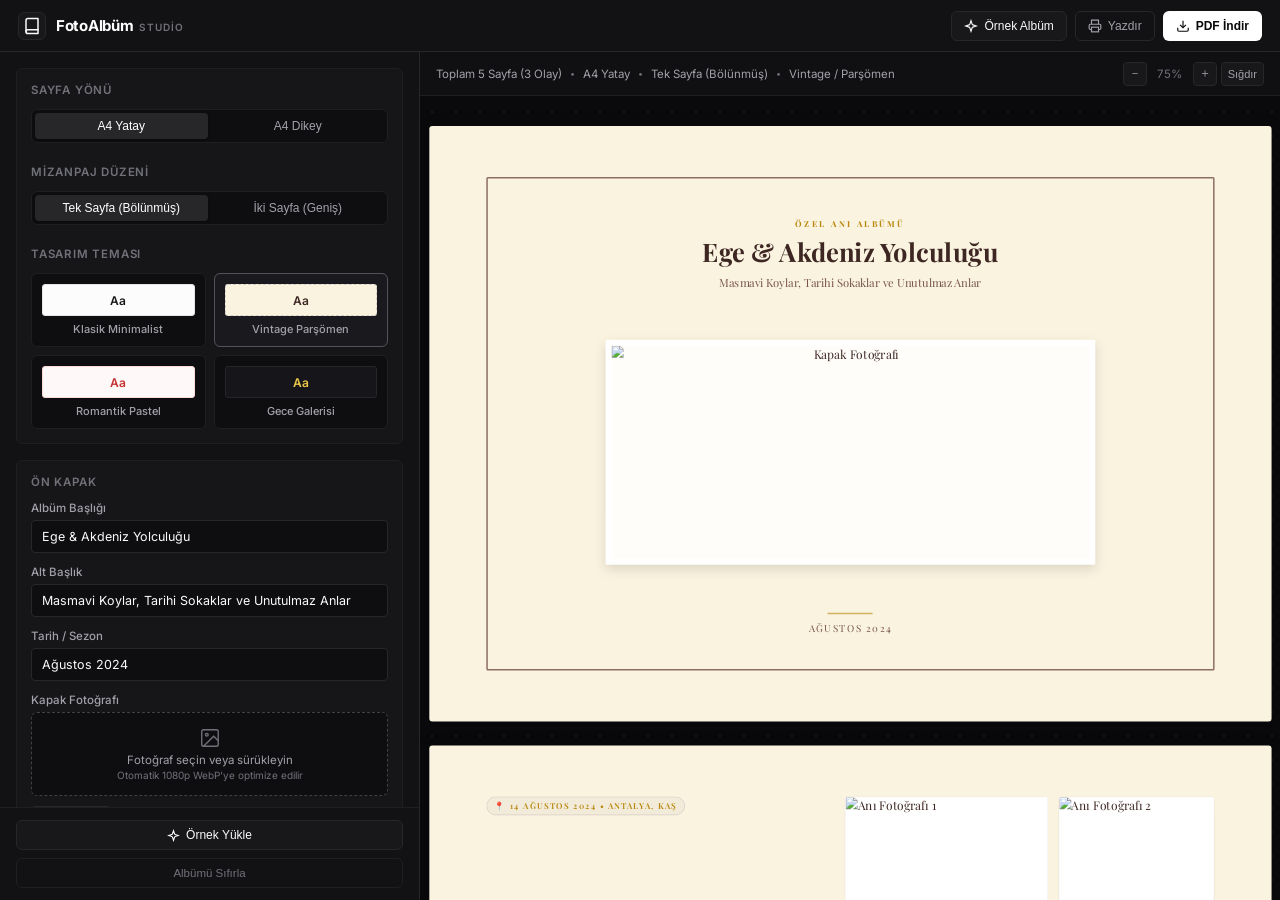
==== commit 547a1c8b: "feat: Add mobile-friendly tab navigation, responsive zoom, and touch UI" ====
--- a/docs/index.html
+++ b/docs/index.html
@@ -20,7 +20,7 @@
   <script src="https://cdnjs.cloudflare.com/ajax/libs/html2canvas/1.4.1/html2canvas.min.js"></script>
   <script src="https://cdnjs.cloudflare.com/ajax/libs/jspdf/2.5.1/jspdf.umd.min.js"></script>
 </head>
-<body>
+<body data-mobile-tab="edit">
 
   <!-- Üst Başlık Çubuğu -->
   <header class="app-header">
@@ -219,8 +219,12 @@
       </div>
 
       <!-- Alt Araçlar & Sıfırlama -->
-      <div class="sidebar-footer">
-        <button id="btn-reset-album" class="btn btn-danger-outline btn-block">
+      <div class="sidebar-footer" style="display: flex; gap: 8px;">
+        <button id="btn-load-sample-sidebar" class="btn btn-secondary" style="flex: 1;" title="Örnek anılar ve fotoğraflar yükle">
+          <svg width="13" height="13" viewBox="0 0 24 24" fill="none" stroke="currentColor" stroke-width="2"><path d="m12 3-1.9 5.8a2 2 0 0 1-1.3 1.3L3 12l5.8 1.9a2 2 0 0 1 1.3 1.3L12 21l1.9-5.8a2 2 0 0 1 1.3-1.3L21 12l-5.8-1.9a2 2 0 0 1-1.3-1.3Z"></path></svg>
+          <span>Örnek Yükle</span>
+        </button>
+        <button id="btn-reset-album" class="btn btn-danger-outline" style="flex: 1;">
           <span>Albümü Sıfırla</span>
         </button>
       </div>
@@ -252,9 +256,34 @@
           <!-- Dinamik Olarak JS ile Doldurulacak Sayfalar -->
         </div>
       </div>
+
+      <!-- Mobil Önizleme Hızlı Eylem Çubuğu -->
+      <div class="mobile-preview-actions" id="mobile-preview-actions">
+        <button id="btn-mobile-download-pdf" class="btn btn-primary" style="flex: 1;">
+          <svg width="15" height="15" viewBox="0 0 24 24" fill="none" stroke="currentColor" stroke-width="2"><path d="M21 15v4a2 2 0 0 1-2 2H5a2 2 0 0 1-2-2v-4"></path><polyline points="7 10 12 15 17 10"></polyline><line x1="12" y1="15" x2="12" y2="3"></line></svg>
+          <span>PDF İndir</span>
+        </button>
+        <button id="btn-mobile-print" class="btn btn-secondary">
+          <svg width="15" height="15" viewBox="0 0 24 24" fill="none" stroke="currentColor" stroke-width="2"><polyline points="6 9 6 2 18 2 18 9"></polyline><path d="M6 18H4a2 2 0 0 1-2-2v-5a2 2 0 0 1 2-2h16a2 2 0 0 1 2 2v5a2 2 0 0 1-2 2h-2"></path><rect x="6" y="14" width="12" height="8"></rect></svg>
+          <span>Yazdır</span>
+        </button>
+      </div>
     </main>
 
   </div>
+
+  <!-- Mobil Alt Navigasyon Çubuğu (Sadece < 900px Ekranlarda Görünür) -->
+  <nav class="mobile-nav-bar" id="mobile-nav-bar">
+    <button type="button" class="mobile-nav-btn active" data-tab="edit">
+      <svg width="18" height="18" viewBox="0 0 24 24" fill="none" stroke="currentColor" stroke-width="2"><path d="M11 4H4a2 2 0 0 0-2 2v14a2 2 0 0 0 2 2h14a2 2 0 0 0 2-2v-7"></path><path d="M18.5 2.5a2.121 2.121 0 0 1 3 3L12 15l-4 1 1-4 9.5-9.5z"></path></svg>
+      <span>Düzenle</span>
+    </button>
+    <button type="button" class="mobile-nav-btn" data-tab="preview">
+      <svg width="18" height="18" viewBox="0 0 24 24" fill="none" stroke="currentColor" stroke-width="2"><path d="M2 3h6a4 4 0 0 1 4 4v14a3 3 0 0 0-3-3H2z"></path><path d="M22 3h-6a4 4 0 0 0-4 4v14a3 3 0 0 1 3-3h7z"></path></svg>
+      <span>Önizle & İndir</span>
+      <span id="mobile-page-badge" class="mobile-badge">5</span>
+    </button>
+  </nav>
 
   <!-- Durum Toast Bildirimi -->
   <div id="toast-notification" class="toast-notification"></div>
--- a/docs/css/main.css
+++ b/docs/css/main.css
@@ -668,21 +668,176 @@
   to { transform: translateY(0); opacity: 1; }
 }
 
-/* Duyarlılık */
-@media (max-width: 1024px) {
-  body {
-    overflow: auto;
-    height: auto;
-  }
+/* ==========================================================================
+   MOBİL NAVİGASYON VE DUYARLILIK (RESPONSIVE & MOBILE)
+   ========================================================================== */
+
+/* Masaüstünde mobil çubukları gizle */
+.mobile-nav-bar,
+.mobile-preview-actions {
+  display: none !important;
+}
+
+/* MOBİL VE TABLET EKRANLARI (< 900px) */
+@media (max-width: 899px) {
+  /* Masaüstü üst butonlarını mobilde gizle */
+  .app-header .header-actions {
+    display: none;
+  }
+
+  /* Mobil Düzen Yüksekliği */
   .app-layout {
+    height: calc(100vh - 52px - 56px);
+    height: calc(100dvh - 52px - 56px - env(safe-area-inset-bottom, 0px));
+    overflow: hidden;
+  }
+
+  /* Sekmeli Geçiş Mantığı */
+  body[data-mobile-tab="edit"] .app-sidebar {
+    display: flex !important;
+    width: 100% !important;
+    height: 100% !important;
+    border-right: none;
+  }
+
+  body[data-mobile-tab="edit"] .preview-pane {
+    display: none !important;
+  }
+
+  body[data-mobile-tab="preview"] .app-sidebar {
+    display: none !important;
+  }
+
+  body[data-mobile-tab="preview"] .preview-pane {
+    display: flex !important;
+    width: 100% !important;
+    height: 100% !important;
+    position: relative;
+  }
+
+  /* Mobil Önizleme Çubuğu */
+  .preview-toolbar {
+    height: 40px;
+    padding: 0 12px;
+  }
+
+  .preview-stats .stats-sep,
+  #preview-orientation-label,
+  #preview-theme-label {
+    display: none;
+  }
+
+  .album-viewport {
+    overflow-x: hidden !important;
+    overflow-y: auto !important;
+    padding: 16px 8px 84px 8px !important;
+  }
+
+  /* Mobil Önizleme Hızlı Eylem Çubuğu */
+  .mobile-preview-actions {
+    display: flex !important;
+    position: absolute;
+    bottom: 0;
+    left: 0;
+    width: 100%;
+    padding: 10px 14px;
+    background: rgba(18, 18, 20, 0.94);
+    backdrop-filter: blur(10px);
+    border-top: 1px solid var(--ui-border);
+    gap: 8px;
+    z-index: 30;
+  }
+
+  /* Mobil Alt Navigasyon Çubuğu */
+  .mobile-nav-bar {
+    display: flex !important;
+    position: fixed;
+    bottom: 0;
+    left: 0;
+    width: 100%;
+    height: calc(56px + env(safe-area-inset-bottom, 0px));
+    padding-bottom: env(safe-area-inset-bottom, 0px);
+    background: rgba(18, 18, 20, 0.98);
+    backdrop-filter: blur(12px);
+    border-top: 1px solid var(--ui-border);
+    z-index: 50;
+    align-items: stretch;
+  }
+
+  .mobile-nav-btn {
+    flex: 1;
+    display: flex;
     flex-direction: column;
-    height: auto;
-  }
-  .app-sidebar {
-    width: 100%;
-    height: auto;
-  }
-  .preview-pane {
-    height: 100vh;
-  }
-}
+    align-items: center;
+    justify-content: center;
+    gap: 3px;
+    background: transparent;
+    border: none;
+    color: var(--ui-text-muted);
+    font-size: 11px;
+    font-weight: 500;
+    cursor: pointer;
+    position: relative;
+    touch-action: manipulation;
+    transition: color 0.15s ease;
+  }
+
+  .mobile-nav-btn svg {
+    opacity: 0.7;
+    transition: opacity 0.15s ease;
+  }
+
+  .mobile-nav-btn.active {
+    color: #FFFFFF;
+  }
+
+  .mobile-nav-btn.active svg {
+    opacity: 1;
+    stroke: #FFFFFF;
+  }
+
+  .mobile-badge {
+    position: absolute;
+    top: 6px;
+    right: calc(50% - 28px);
+    background: #27272A;
+    color: #FAFAFA;
+    font-size: 9px;
+    font-weight: 600;
+    padding: 1px 5px;
+    border-radius: 8px;
+    border: 1px solid var(--ui-border);
+  }
+
+  /* Dokunmatik Dostu Form Kontrolleri (42px - 44px min-height) */
+  .form-input,
+  .form-textarea {
+    font-size: 16px !important; /* iOS Safari otomatik yakınlaşmasını engeller */
+    padding: 10px 12px;
+  }
+
+  .toggle-btn {
+    min-height: 42px;
+    font-size: 13px;
+    touch-action: manipulation;
+  }
+
+  .btn {
+    min-height: 42px;
+    touch-action: manipulation;
+  }
+
+  .theme-card {
+    padding: 12px;
+  }
+
+  .upload-dropzone {
+    padding: 20px 14px;
+  }
+
+  .thumb-item .thumb-remove {
+    opacity: 1; /* Dokunmatik ekranda hover olmadığından her zaman görünür */
+    width: 24px;
+    height: 24px;
+  }
+}
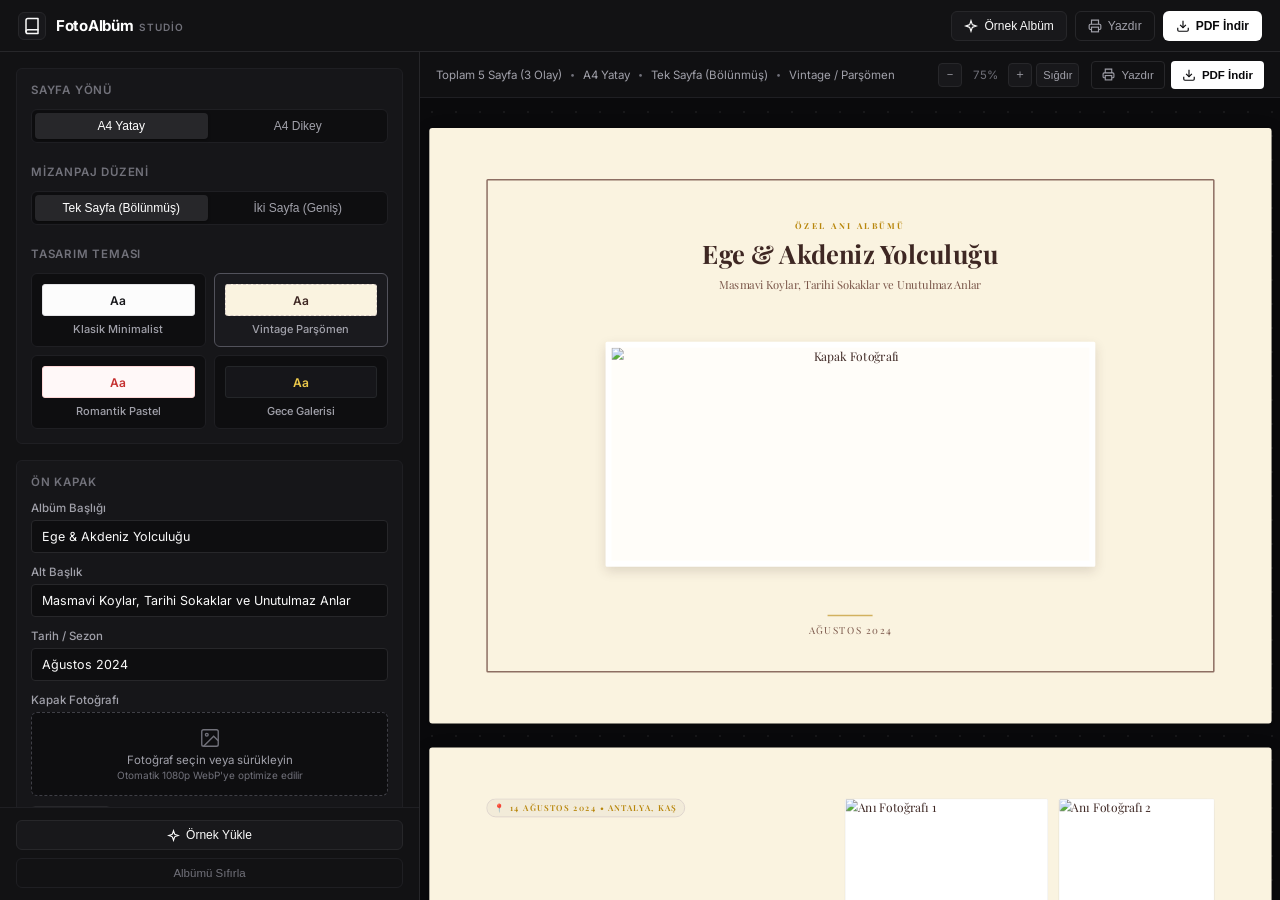
==== commit eca4624b: "fix: Add PDF download button directly to preview toolbar and fix mobile floating action bar visibili" ====
--- a/docs/index.html
+++ b/docs/index.html
@@ -242,11 +242,23 @@
           <span class="stats-sep">•</span>
           <span id="preview-theme-label">Vintage Parşömen</span>
         </div>
-        <div class="zoom-controls">
-          <button id="btn-zoom-out" class="zoom-btn" title="Uzaklaştır">－</button>
-          <span id="zoom-text" class="zoom-level">75%</span>
-          <button id="btn-zoom-in" class="zoom-btn" title="Yakınlaştır">＋</button>
-          <button id="btn-zoom-fit" class="zoom-btn btn-fit" title="Ekrana Sığdır">Sığdır</button>
+        <div class="preview-toolbar-actions">
+          <div class="zoom-controls">
+            <button id="btn-zoom-out" class="zoom-btn" title="Uzaklaştır">－</button>
+            <span id="zoom-text" class="zoom-level">75%</span>
+            <button id="btn-zoom-in" class="zoom-btn" title="Yakınlaştır">＋</button>
+            <button id="btn-zoom-fit" class="zoom-btn btn-fit" title="Ekrana Sığdır">Sığdır</button>
+          </div>
+          <div class="preview-direct-actions">
+            <button id="btn-preview-print" class="btn btn-outline btn-sm" title="Yazdır / 300 DPI">
+              <svg width="13" height="13" viewBox="0 0 24 24" fill="none" stroke="currentColor" stroke-width="2"><polyline points="6 9 6 2 18 2 18 9"></polyline><path d="M6 18H4a2 2 0 0 1-2-2v-5a2 2 0 0 1 2-2h16a2 2 0 0 1 2 2v5a2 2 0 0 1-2 2h-2"></path><rect x="6" y="14" width="12" height="8"></rect></svg>
+              <span>Yazdır</span>
+            </button>
+            <button id="btn-preview-download-pdf" class="btn btn-primary btn-sm" title="Sıfır boş sayfa garantisiyle PDF indir">
+              <svg width="14" height="14" viewBox="0 0 24 24" fill="none" stroke="currentColor" stroke-width="2"><path d="M21 15v4a2 2 0 0 1-2 2H5a2 2 0 0 1-2-2v-4"></path><polyline points="7 10 12 15 17 10"></polyline><line x1="12" y1="15" x2="12" y2="3"></line></svg>
+              <span>PDF İndir</span>
+            </button>
+          </div>
         </div>
       </div>
 
--- a/docs/css/album.css
+++ b/docs/css/album.css
@@ -8,6 +8,8 @@
    ========================================================================== */
 .album-viewport {
   width: 100%;
+  flex: 1;
+  min-height: 0;
   display: flex;
   flex-direction: column;
   align-items: center;
--- a/docs/css/main.css
+++ b/docs/css/main.css
@@ -512,6 +512,13 @@
   background: #E4E4E7;
 }
 
+.btn-sm {
+  padding: 5px 10px;
+  font-size: 11.5px;
+  min-height: 28px;
+  border-radius: 4px;
+}
+
 .btn-action {
   background: #27272A;
   color: #FAFAFA;
@@ -580,7 +587,7 @@
 }
 
 .preview-toolbar {
-  height: 44px;
+  height: 46px;
   background: rgba(18, 18, 20, 0.85);
   backdrop-filter: blur(8px);
   border-bottom: 1px solid var(--ui-border-subtle);
@@ -589,7 +596,20 @@
   justify-content: space-between;
   padding: 0 16px;
   flex-shrink: 0;
-  z-index: 5;
+  z-index: 10;
+  gap: 12px;
+}
+
+.preview-toolbar-actions {
+  display: flex;
+  align-items: center;
+  gap: 12px;
+}
+
+.preview-direct-actions {
+  display: flex;
+  align-items: center;
+  gap: 6px;
 }
 
 .preview-stats {
@@ -717,35 +737,55 @@
 
   /* Mobil Önizleme Çubuğu */
   .preview-toolbar {
-    height: 40px;
-    padding: 0 12px;
+    height: 44px;
+    padding: 0 10px;
+    gap: 8px;
   }
 
   .preview-stats .stats-sep,
   #preview-orientation-label,
+  #preview-layout-label,
   #preview-theme-label {
-    display: none;
+    display: none !important;
+  }
+
+  .preview-stats {
+    font-size: 12px;
+    font-weight: 600;
+  }
+
+  .preview-toolbar-actions {
+    gap: 6px;
+  }
+
+  /* Mobilde toolbar içindeki ikincil yazdır butonunu gizle */
+  #btn-preview-print {
+    display: none !important;
   }
 
   .album-viewport {
     overflow-x: hidden !important;
     overflow-y: auto !important;
-    padding: 16px 8px 84px 8px !important;
-  }
-
-  /* Mobil Önizleme Hızlı Eylem Çubuğu */
-  .mobile-preview-actions {
+    padding: 16px 8px 130px 8px !important;
+  }
+
+  /* Mobil Önizleme Hızlı Eylem Çubuğu: Alt sekme çubuğunun tam üstünde sabit */
+  body[data-mobile-tab="preview"] .mobile-preview-actions {
     display: flex !important;
-    position: absolute;
-    bottom: 0;
-    left: 0;
-    width: 100%;
+    position: fixed !important;
+    bottom: calc(56px + env(safe-area-inset-bottom, 0px)) !important;
+    left: 0 !important;
+    width: 100% !important;
     padding: 10px 14px;
-    background: rgba(18, 18, 20, 0.94);
-    backdrop-filter: blur(10px);
+    background: rgba(18, 18, 20, 0.95);
+    backdrop-filter: blur(12px);
     border-top: 1px solid var(--ui-border);
     gap: 8px;
-    z-index: 30;
+    z-index: 60 !important;
+  }
+
+  body[data-mobile-tab="edit"] .mobile-preview-actions {
+    display: none !important;
   }
 
   /* Mobil Alt Navigasyon Çubuğu */
